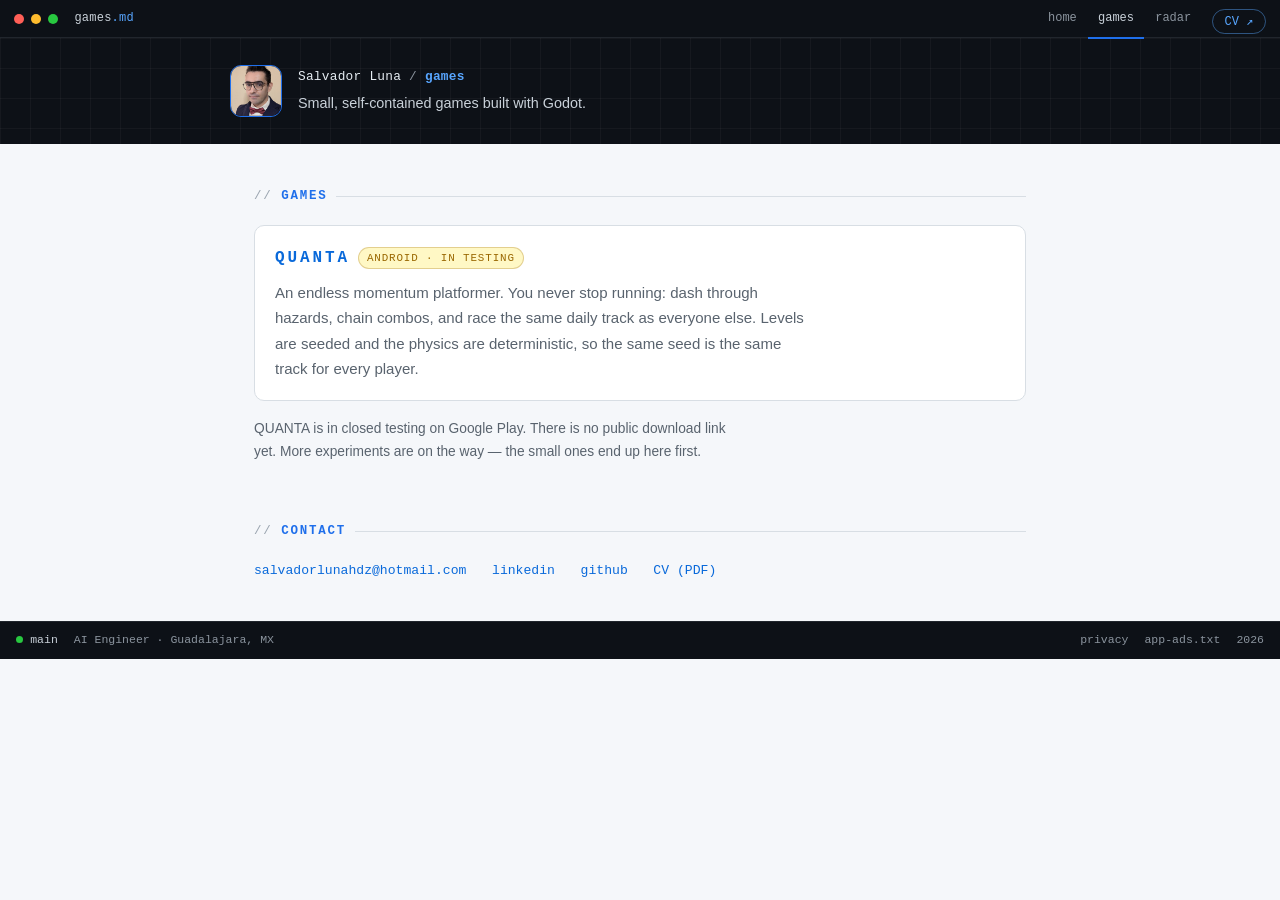
==== games/index.html @ 77ea2d9e "Split the site into pages: home, games, radar; shared css and js" ====
<!DOCTYPE html>
<html lang="en">
<head>
<meta charset="utf-8">
<meta name="viewport" content="width=device-width, initial-scale=1">
<title>Games — Salvador Luna</title>
<meta name="description" content="Small, self-contained games built with Godot by Salvador Luna (chavamoon). QUANTA, an endless momentum platformer for Android.">
<link rel="icon" href="/assets/photo.jpg">
<link rel="stylesheet" href="/assets/site.css">
</head>
<body>

<div class="chrome">
  <span class="dots"><i></i><i></i><i></i></span>
  <span class="file">games<em>.md</em></span>
  <nav class="nav" aria-label="Sections">
    <a href="/">home</a>
    <a href="/games/" class="on" aria-current="page">games</a>
    <a href="/radar/">radar</a>
    <a class="cv" href="/cv/Salvador_Luna_CV.pdf" target="_blank" rel="noopener">CV &#8599;</a>
  </nav>
</div>

<header class="page-head">
  <div class="page-in">
    <img class="avatar" src="/assets/photo.jpg" alt="" width="52" height="52">
    <div>
      <p class="crumb"><a href="/">Salvador Luna</a> / <b>games</b></p>
      <p class="page-sub">Small, self-contained games built with Godot.</p>
    </div>
  </div>
</header>

<main>
  <section>
    <h2>Games</h2>

    <a class="game" href="/quanta/">
      <b>QUANTA</b><span class="tag">Android · in testing</span>
      <p>
        An endless momentum platformer. You never stop running: dash through hazards,
        chain combos, and race the same daily track as everyone else. Levels are seeded
        and the physics are deterministic, so the same seed is the same track for every
        player.
      </p>
    </a>

    <p class="note">
      QUANTA is in closed testing on Google Play. There is no public download link yet.
      More experiments are on the way — the small ones end up here first.
    </p>
  </section>

  <section id="contact">
    <h2>Contact</h2>
    <ul class="links">
      <li><a href="mailto:salvadorlunahdz@hotmail.com">salvadorlunahdz@hotmail.com</a></li>
      <li><a href="https://www.linkedin.com/in/salvadorlunahdz/" target="_blank" rel="noopener">linkedin</a></li>
      <li><a href="https://github.com/chavamoon" target="_blank" rel="noopener">github</a></li>
      <li><a href="/cv/Salvador_Luna_CV.pdf" target="_blank" rel="noopener">CV (PDF)</a></li>
    </ul>
  </section>
</main>

<footer class="status">
  <span><span class="dot"></span><span class="branch">main</span></span>
  <span>AI Engineer · Guadalajara, MX</span>
  <span class="right">
    <span><a href="/quanta/privacy/" style="color:inherit">privacy</a></span>
    <span><a href="/app-ads.txt" style="color:inherit">app-ads.txt</a></span>
    <span id="y">2026</span>
  </span>
</footer>

<script src="/assets/app.js"></script>
</body>
</html>
---- assets/site.css ----
/* ---------- tokens ---------- */
:root {
  --ink:#1f2328; --dim:#59636e; --rule:#d8dee4; --hair:#eceff2;
  --paper:#ffffff; --wash:#f5f7fa; --blue:#1f6feb; --blue-ink:#0969da;
  --chip:#b6d4fe; --dark:#0d1117; --dark-2:#161b22; --dark-rule:#21262d;
  --on-dark:#c9d1d9; --on-dark-dim:#8b949e; --sky:#58a6ff;
  --sans:-apple-system,BlinkMacSystemFont,"Segoe UI",Roboto,Helvetica,Arial,sans-serif;
  --mono:ui-monospace,"SFMono-Regular","Cascadia Mono",Consolas,"Liberation Mono",monospace;
}
* { box-sizing:border-box; }
html { scroll-behavior:smooth; }
body { margin:0; background:var(--wash); color:var(--ink); font:16px/1.7 var(--sans);
       -webkit-font-smoothing:antialiased; }
a { color:var(--blue-ink); text-decoration:none; }
a:hover { text-decoration:underline; text-underline-offset:2px; }

/* ---------- editor chrome ---------- */
.chrome { position:sticky; top:0; z-index:50; display:flex; align-items:center; gap:1rem;
          height:38px; padding:0 .9rem; background:var(--dark);
          border-bottom:1px solid var(--dark-rule); font-family:var(--mono); font-size:12px;
          color:var(--on-dark-dim); }
.dots { display:flex; gap:7px; }
.dots i { width:10px; height:10px; border-radius:50%; display:block; }
.dots i:nth-child(1){ background:#ff5f57; } .dots i:nth-child(2){ background:#febc2e; }
.dots i:nth-child(3){ background:#28c840; }
.file { color:var(--on-dark); letter-spacing:.02em; white-space:nowrap; }
.file em { color:var(--sky); font-style:normal; }
nav.nav { margin-left:auto; display:flex; align-items:center; gap:2px; overflow-x:auto;
          min-width:0; scrollbar-width:none; }
nav.nav::-webkit-scrollbar { display:none; }
nav.nav a { color:var(--on-dark-dim); text-decoration:none; padding:0 .6rem; line-height:38px;
            border-bottom:2px solid transparent; white-space:nowrap; transition:color .15s; }
nav.nav a:hover { color:var(--on-dark); text-decoration:none; }
nav.nav a.on { color:var(--on-dark); border-bottom-color:var(--blue); }
nav.nav a.cv { color:var(--sky); margin-left:.6rem; border:1px solid rgba(88,166,255,.45);
               border-radius:999px; padding:.16rem .7rem; line-height:1.5; margin-top:6px; }
nav.nav a.cv:hover { background:rgba(88,166,255,.12); }

/* ---------- home hero ---------- */
.hero { position:relative; background:var(--dark); color:#fff; overflow:hidden;
        padding:3.2rem 1.5rem 2.2rem; }
.hero::before { content:""; position:absolute; inset:0;
        background-image:linear-gradient(rgba(255,255,255,.035) 1px,transparent 1px),
                         linear-gradient(90deg,rgba(255,255,255,.035) 1px,transparent 1px);
        background-size:30px 30px; }
.hero::after { content:""; position:absolute; width:520px; height:520px; right:-140px; top:-240px;
        background:radial-gradient(circle,rgba(31,111,235,.30),transparent 65%); }
.hero-in { position:relative; max-width:820px; margin:0 auto; display:flex; align-items:center;
           gap:1.9rem; }
.photo { width:132px; height:132px; border-radius:14px; object-fit:cover; flex:none;
         border:2px solid var(--blue); box-shadow:0 10px 30px rgba(0,0,0,.45); }
h1 { font-size:2.25rem; line-height:1.08; letter-spacing:-.02em; margin:0 0 .55rem; font-weight:700; }
h1 em { display:block; font-style:normal; color:var(--sky); }
.tagline { font-family:var(--mono); font-size:.82rem; letter-spacing:.04em; color:var(--sky); margin:0; }
.tagline span { color:#30363d; padding:0 .35em; }
.contacts { position:relative; max-width:820px; margin:2rem auto 0; padding-top:1.1rem;
            border-top:1px solid rgba(240,246,252,.10); list-style:none;
            display:flex; flex-wrap:wrap; gap:.55rem 1.5rem; font-family:var(--mono);
            font-size:.76rem; color:var(--on-dark); }
.contacts li { display:flex; align-items:center; gap:.5rem; }
.contacts svg { width:14px; height:14px; stroke:var(--sky); fill:none; stroke-width:1.7;
                stroke-linecap:round; stroke-linejoin:round; flex:none; }
.contacts a { color:inherit; text-decoration:none; border-bottom:1px solid transparent; }
.contacts a:hover { border-bottom-color:var(--sky); text-decoration:none; }

/* ---------- subpage header ---------- */
.page-head { position:relative; background:var(--dark); color:#fff; overflow:hidden;
             padding:1.7rem 1.5rem; }
.page-head::before { content:""; position:absolute; inset:0;
        background-image:linear-gradient(rgba(255,255,255,.035) 1px,transparent 1px),
                         linear-gradient(90deg,rgba(255,255,255,.035) 1px,transparent 1px);
        background-size:30px 30px; }
.page-in { position:relative; max-width:820px; margin:0 auto; display:flex; align-items:center; gap:1rem; }
.avatar { width:52px; height:52px; border-radius:11px; object-fit:cover; flex:none;
          border:1.5px solid var(--blue); }
.crumb { margin:0; font-family:var(--mono); font-size:.8rem; color:var(--on-dark-dim);
         letter-spacing:.02em; }
.crumb a { color:#e6edf3; }
.crumb a:hover { color:#fff; text-decoration:none; }
.crumb b { color:var(--sky); font-weight:600; }
.page-sub { margin:.2rem 0 0; font-size:.9rem; color:var(--on-dark); }

/* ---------- document ---------- */
main { max-width:820px; margin:0 auto; padding:1rem 1.5rem 2.4rem; }
section { padding:2.6rem 0 0; }
section:first-child { padding-top:1.6rem; }
h2 { font-family:var(--mono); font-size:.78rem; font-weight:700; letter-spacing:.14em;
     text-transform:uppercase; color:var(--blue); margin:0 0 1.1rem; display:flex;
     align-items:center; gap:.55rem; }
h2::before { content:"//"; color:#9aa4af; font-weight:400; }
h2::after { content:""; flex:1; height:1px; background:var(--rule); }
p { margin:0 0 1rem; max-width:64ch; }
.lead { font-size:1.06rem; }
.note { color:var(--dim); font-size:.86rem; }

.chips { display:flex; flex-wrap:wrap; gap:.4rem; margin:.4rem 0 1.6rem; }
.chips span { font-family:var(--mono); font-size:.74rem; letter-spacing:.02em;
              color:var(--blue-ink); background:#fff; border:1px solid var(--chip);
              border-radius:5px; padding:.16rem .5rem; }

.track { list-style:none; margin:0 0 1rem; padding:0; }
.track li { display:flex; align-items:baseline; justify-content:space-between; gap:1rem;
            padding:.5rem 0; border-bottom:1px solid var(--hair); font-size:.94rem; }
.track li:last-child { border-bottom:0; }
.track .co { color:var(--dim); }
.track time { font-family:var(--mono); font-size:.74rem; color:var(--dim); white-space:nowrap; }

/* ---------- entry cards ---------- */
.entries { display:grid; gap:.8rem; grid-template-columns:repeat(auto-fit,minmax(13rem,1fr)); }
.entry { display:block; background:#fff; border:1px solid var(--rule); border-radius:10px;
         padding:1rem 1.1rem; color:inherit; transition:border-color .15s, box-shadow .15s, transform .15s; }
.entry:hover { border-color:var(--blue); box-shadow:0 6px 20px rgba(9,105,218,.10);
               transform:translateY(-1px); text-decoration:none; }
.entry .k { font-family:var(--mono); font-size:.66rem; letter-spacing:.14em;
            text-transform:uppercase; color:var(--blue); }
.entry h3 { margin:.4rem 0 .25rem; font-size:1rem; }
.entry p { margin:0; color:var(--dim); font-size:.87rem; line-height:1.55; }

/* ---------- games ---------- */
.game { display:block; background:#fff; border:1px solid var(--rule); border-radius:10px;
        padding:1.1rem 1.25rem; margin:0 0 1rem; color:inherit;
        transition:border-color .15s, box-shadow .15s, transform .15s; }
.game:hover { border-color:var(--blue); box-shadow:0 6px 20px rgba(9,105,218,.10);
              transform:translateY(-1px); text-decoration:none; }
.game b { font-family:var(--mono); letter-spacing:.18em; font-size:1rem; color:var(--blue-ink); }
.game p { margin:.45rem 0 0; color:var(--dim); font-size:.94rem; }
.tag { display:inline-block; font-family:var(--mono); font-size:.68rem; letter-spacing:.08em;
       text-transform:uppercase; color:#9a6700; border:1px solid rgba(154,103,0,.28);
       background:#fff8c5; border-radius:999px; padding:.05rem .5rem; margin-left:.5rem;
       vertical-align:.15em; }

/* ---------- arXiv feed ---------- */
.feed-group { border-top:1px solid var(--rule); padding-top:1.1rem; margin-top:1.4rem; }
.feed-group:first-child { border-top:0; padding-top:0; margin-top:.6rem; }
.feed-group h3 { display:flex; align-items:baseline; justify-content:space-between; gap:1rem;
                 margin:0 0 .25rem; font-family:var(--mono); font-size:.7rem;
                 letter-spacing:.14em; text-transform:uppercase; color:var(--blue); font-weight:700; }
.feed-group h3 a { font-size:.66rem; letter-spacing:.02em; text-transform:none;
                   color:var(--dim); font-weight:400; }
.feed { list-style:none; margin:0; padding:0; }
.feed li { display:grid; grid-template-columns:1fr auto; gap:.15rem 1.4rem;
           align-items:baseline; padding:.55rem 0; border-bottom:1px solid var(--hair); }
.feed li:last-child { border-bottom:0; }
.feed .ptitle { font-size:.9rem; line-height:1.45; color:var(--ink); }
.feed .ptitle:hover { color:var(--blue-ink); text-decoration:underline; text-underline-offset:2px; }
.feed .pmeta { font-family:var(--mono); font-size:.71rem; color:var(--dim); white-space:nowrap; }
.feed li:hover .pmeta { color:#3d4550; }

/* ---------- misc ---------- */
.live { display:inline-block; font-family:var(--mono); font-size:.6rem; letter-spacing:.12em;
        text-transform:uppercase; color:#1a7f37; border:1px solid rgba(26,127,55,.3);
        background:#eaf6ed; border-radius:999px; padding:.06rem .5rem; margin-left:.5rem;
        vertical-align:.16em; }
.links { list-style:none; padding:0; margin:0; display:flex; flex-wrap:wrap; gap:.5rem 1.6rem;
         font-family:var(--mono); font-size:.82rem; }
footer.status { background:var(--dark); color:var(--on-dark-dim); font-family:var(--mono);
                font-size:11.5px; display:flex; align-items:center; gap:1rem;
                padding:.55rem 1rem; border-top:1px solid var(--dark-rule); }
footer.status .branch { color:var(--on-dark); }
footer.status .dot { width:7px; height:7px; border-radius:50%; background:#28c840;
                     display:inline-block; margin-right:.45rem; }
footer.status .right { margin-left:auto; display:flex; gap:1rem; }

@media (max-width:620px) {
  .hero-in { flex-direction:column; align-items:flex-start; gap:1.2rem; }
  .photo { width:104px; height:104px; }
  h1 { font-size:1.9rem; }
  .file { display:none; }
  nav.nav { margin-left:0; }
  .chrome { gap:.6rem; }
  .feed li { grid-template-columns:1fr; gap:.3rem; }
  .feed .pmeta { white-space:normal; }
  footer.status { flex-wrap:wrap; }
  footer.status .right { margin-left:0; }
}
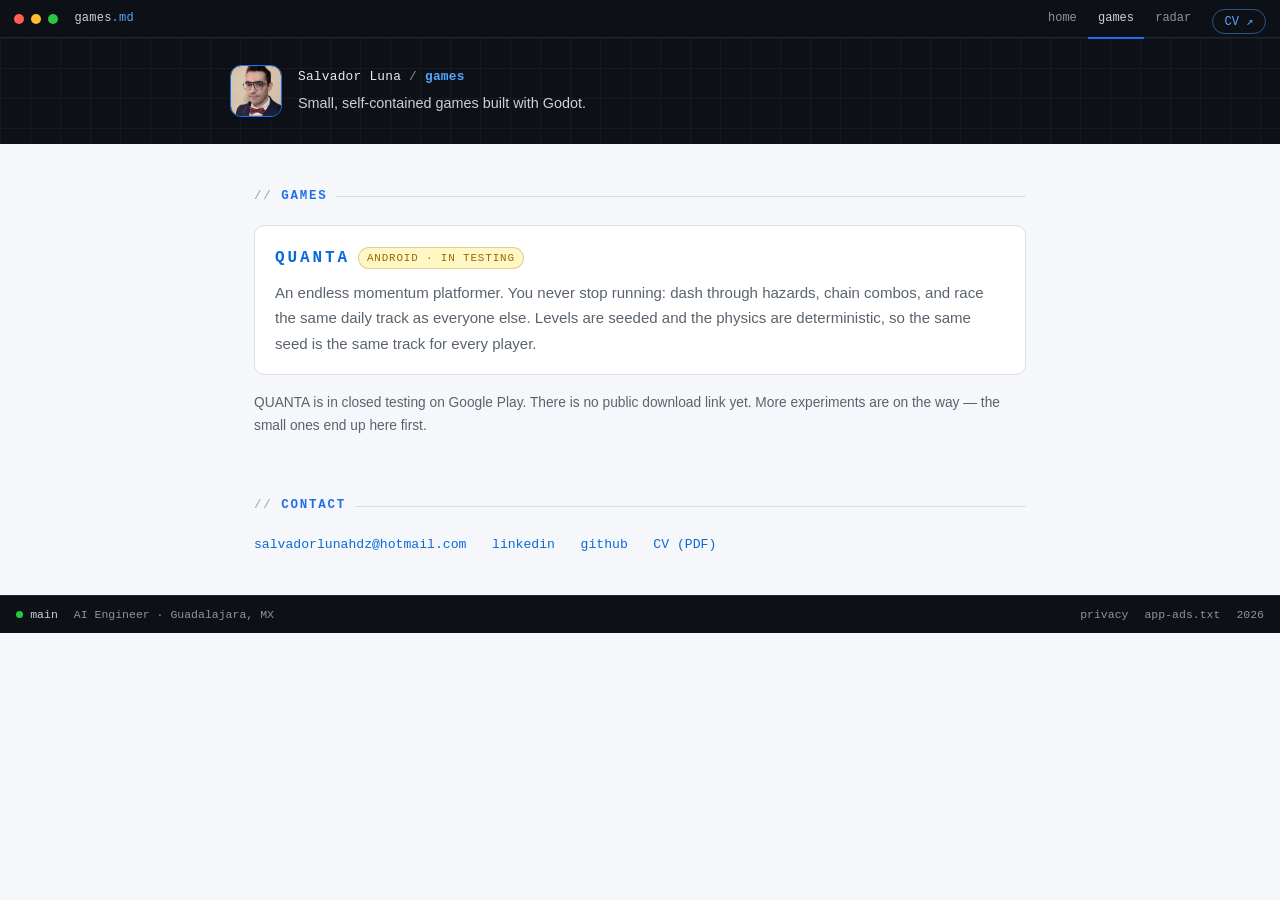
==== commit d71e6465: "Add a Konami-code agent easter egg, console signature, tab title and humans.txt" ====
--- a/games/index.html
+++ b/games/index.html
@@ -7,6 +7,7 @@
 <meta name="description" content="Small, self-contained games built with Godot by Salvador Luna (chavamoon). QUANTA, an endless momentum platformer for Android.">
 <link rel="icon" href="/assets/photo.jpg">
 <link rel="stylesheet" href="/assets/site.css">
+<link rel="author" href="/humans.txt">
 </head>
 <body>
 
--- a/assets/site.css
+++ b/assets/site.css
@@ -89,7 +89,7 @@
      align-items:center; gap:.55rem; }
 h2::before { content:"//"; color:#9aa4af; font-weight:400; }
 h2::after { content:""; flex:1; height:1px; background:var(--rule); }
-p { margin:0 0 1rem; max-width:64ch; }
+p { margin:0 0 1rem; }
 .lead { font-size:1.06rem; }
 .note { color:var(--dim); font-size:.86rem; }
 
@@ -97,13 +97,6 @@
 .chips span { font-family:var(--mono); font-size:.74rem; letter-spacing:.02em;
               color:var(--blue-ink); background:#fff; border:1px solid var(--chip);
               border-radius:5px; padding:.16rem .5rem; }
-
-.track { list-style:none; margin:0 0 1rem; padding:0; }
-.track li { display:flex; align-items:baseline; justify-content:space-between; gap:1rem;
-            padding:.5rem 0; border-bottom:1px solid var(--hair); font-size:.94rem; }
-.track li:last-child { border-bottom:0; }
-.track .co { color:var(--dim); }
-.track time { font-family:var(--mono); font-size:.74rem; color:var(--dim); white-space:nowrap; }
 
 /* ---------- entry cards ---------- */
 .entries { display:grid; gap:.8rem; grid-template-columns:repeat(auto-fit,minmax(13rem,1fr)); }
@@ -128,6 +121,18 @@
        text-transform:uppercase; color:#9a6700; border:1px solid rgba(154,103,0,.28);
        background:#fff8c5; border-radius:999px; padding:.05rem .5rem; margin-left:.5rem;
        vertical-align:.15em; }
+
+/* ---------- radar tabs ---------- */
+.radar-bar { display:flex; align-items:flex-end; justify-content:space-between; gap:1rem;
+             border-bottom:1px solid var(--rule); margin:0 0 1.2rem; }
+.tabs { display:flex; gap:.2rem; }
+.tab { font-family:var(--mono); font-size:.74rem; letter-spacing:.14em; text-transform:uppercase;
+       background:none; border:0; border-bottom:2px solid transparent; color:var(--dim);
+       padding:.6rem .85rem; margin-bottom:-1px; cursor:pointer; transition:color .15s; }
+.tab:hover { color:var(--ink); }
+.tab.on { color:var(--blue); border-bottom-color:var(--blue); }
+.radar-bar .live { margin:0 0 .8rem; }
+.panel[hidden] { display:none; }
 
 /* ---------- arXiv feed ---------- */
 .feed-group { border-top:1px solid var(--rule); padding-top:1.1rem; margin-top:1.4rem; }
@@ -161,7 +166,57 @@
                      display:inline-block; margin-right:.45rem; }
 footer.status .right { margin-left:auto; display:flex; gap:1rem; }
 
+/* ---------- easter egg: the agent ---------- */
+.agent-stage { position:fixed; left:0; right:0; bottom:0; height:0; z-index:60;
+               pointer-events:none; font-family:var(--mono); }
+.agent-carrier { position:absolute; bottom:calc(var(--status-h,28px) + 2px); left:-80px;
+                 width:48px; height:64px; transition:left .72s linear; }
+.agent-sprite { width:48px; height:64px; transform-origin:50% 100%; }
+.agent-sprite svg { display:block; width:48px; height:64px; }
+.agent-stage.on .agent-sprite svg { animation:agent-bob .26s steps(2) infinite; }
+.agent-sprite.hop { animation:agent-hop .62s cubic-bezier(.3,.6,.4,1); }
+@keyframes agent-bob { 0% { transform:translateY(0); } 50% { transform:translateY(-2px); } }
+@keyframes agent-hop {
+  0% { transform:translateY(0); } 12% { transform:translateY(2px); }
+  45% { transform:translateY(-26px); } 78% { transform:translateY(1px); }
+  100% { transform:translateY(0); }
+}
+.agent-bubble { position:absolute; bottom:70px; left:-24px;
+                background:var(--dark); border:1px solid var(--dark-rule); border-radius:7px;
+                color:var(--on-dark); font-size:11.5px; line-height:1.55; letter-spacing:.01em;
+                padding:.4rem .6rem; width:max-content; max-width:min(252px,72vw);
+                box-shadow:0 8px 24px rgba(0,0,0,.28); white-space:normal; }
+.agent-bubble::before { content:"> "; color:var(--sky); }
+.agent-caret { display:inline-block; width:5px; height:11px; background:var(--sky);
+               margin-left:2px; vertical-align:-1px; animation:agent-caret 1s steps(1) infinite; }
+@keyframes agent-caret { 0%,50% { opacity:1; } 50.01%,100% { opacity:0; } }
+.agent-blocks { position:absolute; left:0; right:0; bottom:calc(var(--status-h,28px) + 2px);
+                height:26px; }
+.qblock { position:absolute; bottom:0; width:26px; height:26px; margin-left:-13px;
+          display:grid; place-items:center; font-family:var(--mono); font-size:13px;
+          font-weight:700; color:#fff; background:var(--blue); border:2px solid var(--dark);
+          border-radius:3px; box-shadow:inset -3px -3px 0 rgba(0,0,0,.28);
+          opacity:0; transform:translateY(6px);
+          transition:opacity .25s, transform .25s, background .15s; }
+.agent-stage.on .qblock { opacity:1; transform:translateY(0); }
+.qblock.hit { background:#21262d; color:var(--on-dark-dim); }
+.coin { position:absolute; bottom:calc(var(--status-h,28px) + 24px); width:11px; height:11px;
+        border-radius:50%; background:#f0b429; box-shadow:inset 0 0 0 2px #fff8c5;
+        transform:translateX(-50%); animation:coin-pop .85s ease-out forwards; }
+@keyframes coin-pop {
+  0% { opacity:0; transform:translate(-50%,0) scale(.6); }
+  20% { opacity:1; transform:translate(-50%,-16px) scale(1); }
+  100% { opacity:0; transform:translate(-50%,-58px) scale(1); }
+}
+.agent-banner { position:absolute; left:50%; bottom:calc(var(--status-h,28px) + 68px);
+                transform:translateX(-50%); background:var(--dark); color:#e6edf3;
+                border:1px solid var(--blue); border-radius:8px; padding:.55rem .9rem;
+                font-size:12px; letter-spacing:.02em; white-space:nowrap;
+                box-shadow:0 12px 34px rgba(0,0,0,.35); }
+.agent-banner b { color:var(--sky); font-weight:600; }
+
 @media (max-width:620px) {
+  .agent-banner { white-space:normal; max-width:82vw; text-align:center; }
   .hero-in { flex-direction:column; align-items:flex-start; gap:1.2rem; }
   .photo { width:104px; height:104px; }
   h1 { font-size:1.9rem; }
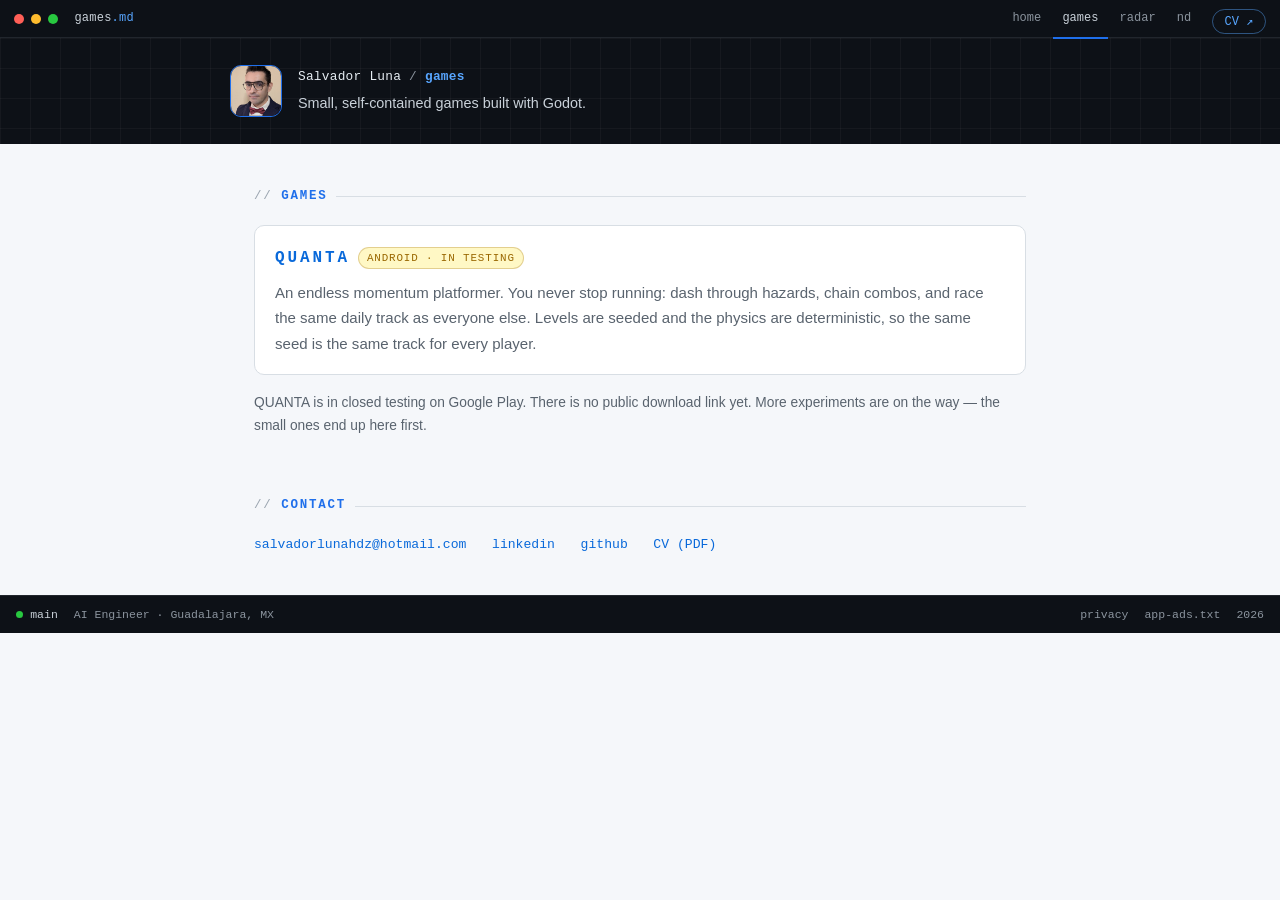
==== commit a36c4588: "Add /nd/: bilingual autism and neurodivergence section" ====
--- a/games/index.html
+++ b/games/index.html
@@ -18,6 +18,7 @@
     <a href="/">home</a>
     <a href="/games/" class="on" aria-current="page">games</a>
     <a href="/radar/">radar</a>
+    <a href="/nd/">nd</a>
     <a class="cv" href="/cv/Salvador_Luna_CV.pdf" target="_blank" rel="noopener">CV &#8599;</a>
   </nav>
 </div>
--- a/assets/site.css
+++ b/assets/site.css
@@ -99,7 +99,8 @@
               border-radius:5px; padding:.16rem .5rem; }
 
 /* ---------- entry cards ---------- */
-.entries { display:grid; gap:.8rem; grid-template-columns:repeat(auto-fit,minmax(13rem,1fr)); }
+.entries { display:grid; gap:.8rem; grid-template-columns:1fr; }
+@media (min-width:40rem){ .entries { grid-template-columns:repeat(2,minmax(0,1fr)); } }
 .entry { display:block; background:#fff; border:1px solid var(--rule); border-radius:10px;
          padding:1rem 1.1rem; color:inherit; transition:border-color .15s, box-shadow .15s, transform .15s; }
 .entry:hover { border-color:var(--blue); box-shadow:0 6px 20px rgba(9,105,218,.10);
@@ -150,6 +151,29 @@
 .feed .ptitle:hover { color:var(--blue-ink); text-decoration:underline; text-underline-offset:2px; }
 .feed .pmeta { font-family:var(--mono); font-size:.71rem; color:var(--dim); white-space:nowrap; }
 .feed li:hover .pmeta { color:#3d4550; }
+
+/* ---------- nd page ---------- */
+.langbar { display:flex; align-items:center; justify-content:flex-end; gap:.3rem;
+           border-bottom:1px solid var(--rule); padding-bottom:.6rem; margin:0 0 .4rem; }
+.langbar .lbl { font-family:var(--mono); font-size:.6rem; letter-spacing:.14em;
+                text-transform:uppercase; color:#9aa4af; margin-right:.35rem; }
+.lbtn { font-family:var(--mono); font-size:.7rem; letter-spacing:.08em; color:var(--dim);
+        background:#fff; border:1px solid var(--rule); border-radius:5px;
+        padding:.18rem .5rem; cursor:pointer; transition:color .15s, border-color .15s, background .15s; }
+.lbtn:hover { color:var(--ink); border-color:#9aa4af; }
+.lbtn.on { color:#fff; background:var(--blue); border-color:var(--blue); }
+.lbtn.on:hover { color:#fff; }
+.res { list-style:none; margin:0; padding:0; }
+.res li { padding:.65rem 0; border-bottom:1px solid var(--hair); }
+.res li:last-child { border-bottom:0; }
+.res a { font-size:.93rem; font-weight:600; color:var(--ink); }
+.res a:hover { color:var(--blue-ink); text-decoration:underline; text-underline-offset:2px; }
+.res p { margin:.15rem 0 0; color:var(--dim); font-size:.86rem; line-height:1.55; }
+.terms { margin:0 0 1.2rem; display:grid; gap:.6rem; }
+.terms > div { border-left:2px solid var(--chip); padding-left:.8rem; }
+.terms dt { font-family:var(--mono); font-size:.78rem; color:var(--blue-ink); }
+.terms dd { margin:.1rem 0 0; font-size:.89rem; color:var(--dim); line-height:1.55; }
+.notes li { grid-template-columns:1fr auto; }
 
 /* ---------- misc ---------- */
 .live { display:inline-block; font-family:var(--mono); font-size:.6rem; letter-spacing:.12em;
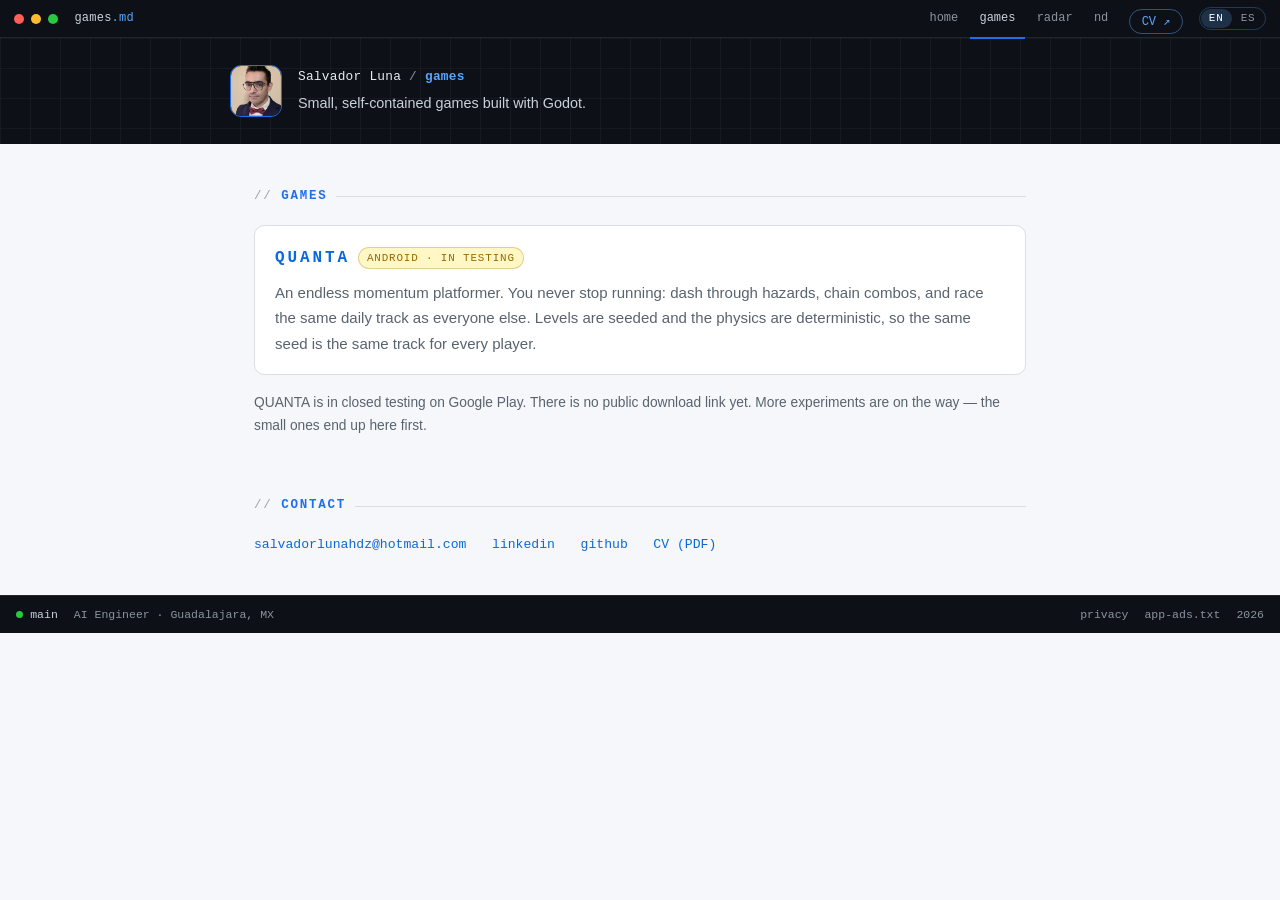
==== commit 4d04f5a3: "Site-wide EN/ES switch, favicon, ND copy and linked notes" ====
--- a/games/index.html
+++ b/games/index.html
@@ -3,9 +3,11 @@
 <head>
 <meta charset="utf-8">
 <meta name="viewport" content="width=device-width, initial-scale=1">
-<title>Games — Salvador Luna</title>
-<meta name="description" content="Small, self-contained games built with Godot by Salvador Luna (chavamoon). QUANTA, an endless momentum platformer for Android.">
-<link rel="icon" href="/assets/photo.jpg">
+<title data-i18n="games.title">Games — Salvador Luna</title>
+<meta name="description" data-i18n-attr="content:games.desc" content="Small, self-contained games built with Godot by Salvador Luna (chavamoon). QUANTA, an endless momentum platformer for Android.">
+<link rel="icon" href="/assets/favicon.svg" type="image/svg+xml">
+<link rel="icon" href="/favicon.ico" sizes="32x32">
+<link rel="apple-touch-icon" href="/assets/favicon-180.png">
 <link rel="stylesheet" href="/assets/site.css">
 <link rel="author" href="/humans.txt">
 </head>
@@ -14,13 +16,17 @@
 <div class="chrome">
   <span class="dots"><i></i><i></i><i></i></span>
   <span class="file">games<em>.md</em></span>
-  <nav class="nav" aria-label="Sections">
-    <a href="/">home</a>
-    <a href="/games/" class="on" aria-current="page">games</a>
-    <a href="/radar/">radar</a>
-    <a href="/nd/">nd</a>
-    <a class="cv" href="/cv/Salvador_Luna_CV.pdf" target="_blank" rel="noopener">CV &#8599;</a>
+  <nav class="nav" aria-label="Sections" data-i18n-attr="aria-label:nav.label">
+    <a href="/" data-i18n="nav.home">home</a>
+    <a href="/games/" class="on" aria-current="page" data-i18n="nav.games">games</a>
+    <a href="/radar/" data-i18n="nav.radar">radar</a>
+    <a href="/nd/" data-i18n="nav.nd">nd</a>
+    <a class="cv" href="/cv/Salvador_Luna_CV.pdf" target="_blank" rel="noopener" data-i18n="nav.cv">CV ↗</a>
   </nav>
+  <span class="lang-switch" role="group" aria-label="Language" data-i18n-attr="aria-label:nav.lang">
+    <button type="button" data-set-lang="en" class="on" aria-pressed="true">EN</button>
+    <button type="button" data-set-lang="es" aria-pressed="false">ES</button>
+  </span>
 </div>
 
 <header class="page-head">
@@ -28,18 +34,18 @@
     <img class="avatar" src="/assets/photo.jpg" alt="" width="52" height="52">
     <div>
       <p class="crumb"><a href="/">Salvador Luna</a> / <b>games</b></p>
-      <p class="page-sub">Small, self-contained games built with Godot.</p>
+      <p class="page-sub" data-i18n="games.sub">Small, self-contained games built with Godot.</p>
     </div>
   </div>
 </header>
 
 <main>
   <section>
-    <h2>Games</h2>
+    <h2 data-i18n="games.h2">Games</h2>
 
     <a class="game" href="/quanta/">
-      <b>QUANTA</b><span class="tag">Android · in testing</span>
-      <p>
+      <b>QUANTA</b><span class="tag" data-i18n="games.tag">Android · in testing</span>
+      <p data-i18n="games.quanta">
         An endless momentum platformer. You never stop running: dash through hazards,
         chain combos, and race the same daily track as everyone else. Levels are seeded
         and the physics are deterministic, so the same seed is the same track for every
@@ -47,14 +53,14 @@
       </p>
     </a>
 
-    <p class="note">
+    <p class="note" data-i18n="games.note">
       QUANTA is in closed testing on Google Play. There is no public download link yet.
       More experiments are on the way — the small ones end up here first.
     </p>
   </section>
 
   <section id="contact">
-    <h2>Contact</h2>
+    <h2 data-i18n="common.contact">Contact</h2>
     <ul class="links">
       <li><a href="mailto:salvadorlunahdz@hotmail.com">salvadorlunahdz@hotmail.com</a></li>
       <li><a href="https://www.linkedin.com/in/salvadorlunahdz/" target="_blank" rel="noopener">linkedin</a></li>
@@ -66,14 +72,15 @@
 
 <footer class="status">
   <span><span class="dot"></span><span class="branch">main</span></span>
-  <span>AI Engineer · Guadalajara, MX</span>
+  <span data-i18n="footer.role">AI Engineer · Guadalajara, MX</span>
   <span class="right">
-    <span><a href="/quanta/privacy/" style="color:inherit">privacy</a></span>
+    <span><a href="/quanta/privacy/" style="color:inherit" data-i18n="footer.privacy">privacy</a></span>
     <span><a href="/app-ads.txt" style="color:inherit">app-ads.txt</a></span>
     <span id="y">2026</span>
   </span>
 </footer>
 
+<script src="/assets/i18n.js"></script>
 <script src="/assets/app.js"></script>
 </body>
 </html>
--- a/assets/site.css
+++ b/assets/site.css
@@ -153,16 +153,13 @@
 .feed li:hover .pmeta { color:#3d4550; }
 
 /* ---------- nd page ---------- */
-.langbar { display:flex; align-items:center; justify-content:flex-end; gap:.3rem;
-           border-bottom:1px solid var(--rule); padding-bottom:.6rem; margin:0 0 .4rem; }
-.langbar .lbl { font-family:var(--mono); font-size:.6rem; letter-spacing:.14em;
-                text-transform:uppercase; color:#9aa4af; margin-right:.35rem; }
-.lbtn { font-family:var(--mono); font-size:.7rem; letter-spacing:.08em; color:var(--dim);
-        background:#fff; border:1px solid var(--rule); border-radius:5px;
-        padding:.18rem .5rem; cursor:pointer; transition:color .15s, border-color .15s, background .15s; }
-.lbtn:hover { color:var(--ink); border-color:#9aa4af; }
-.lbtn.on { color:#fff; background:var(--blue); border-color:var(--blue); }
-.lbtn.on:hover { color:#fff; }
+.lang-switch { display:inline-flex; align-items:center; gap:1px; padding:1px;
+               border:1px solid rgba(88,166,255,.28); border-radius:999px; flex:none; }
+.lang-switch button { font:inherit; font-size:11px; letter-spacing:.08em; line-height:1.7;
+                      color:var(--on-dark-dim); background:none; border:0; border-radius:999px;
+                      padding:0 .5rem; cursor:pointer; transition:color .15s, background .15s; }
+.lang-switch button:hover { color:var(--on-dark); }
+.lang-switch button.on { color:#fff; background:rgba(88,166,255,.22); }
 .res { list-style:none; margin:0; padding:0; }
 .res li { padding:.65rem 0; border-bottom:1px solid var(--hair); }
 .res li:last-child { border-bottom:0; }
@@ -174,6 +171,7 @@
 .terms dt { font-family:var(--mono); font-size:.78rem; color:var(--blue-ink); }
 .terms dd { margin:.1rem 0 0; font-size:.89rem; color:var(--dim); line-height:1.55; }
 .notes li { grid-template-columns:1fr auto; }
+.notes a.ptitle::after { content:"\2197"; margin-left:.35em; font-size:.82em; color:var(--blue-ink); }
 
 /* ---------- misc ---------- */
 .live { display:inline-block; font-family:var(--mono); font-size:.6rem; letter-spacing:.12em;
@@ -246,7 +244,11 @@
   h1 { font-size:1.9rem; }
   .file { display:none; }
   nav.nav { margin-left:0; }
-  .chrome { gap:.6rem; }
+  nav.nav a { padding:0 .45rem; }
+  nav.nav a.cv { margin-left:.3rem; padding:.16rem .55rem; }
+  .lang-switch { margin-left:.3rem; }
+  .chrome { gap:.5rem; padding:0 .55rem; }
+  .radar-bar .live { display:none; }
   .feed li { grid-template-columns:1fr; gap:.3rem; }
   .feed .pmeta { white-space:normal; }
   footer.status { flex-wrap:wrap; }
